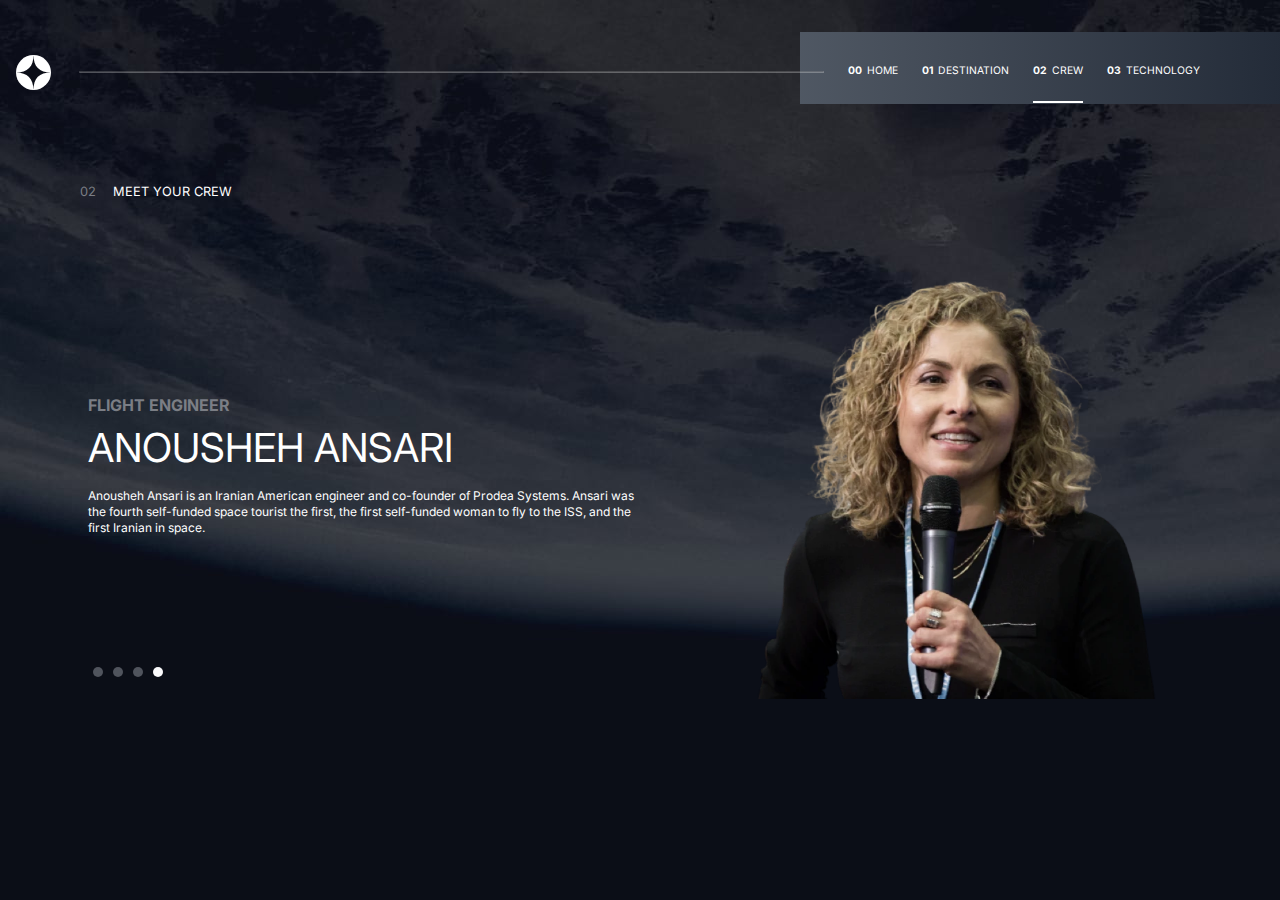
==== Crew/index.html @ 4d6946bd "updated mobile and tablet view" ====
<!DOCTYPE html>
<html lang="en">
  <head>
    <meta charset="UTF-8" />
    <meta http-equiv="X-UA-Compatible" content="IE=edge" />
    <meta name="viewport" content="width=device-width, initial-scale=1.0" />
    <title>Crew</title>
    <link rel="stylesheet" href="/Crew/css/styling.css" />
    <link rel="preconnect" href="https://fonts.googleapis.com" />
    <link rel="preconnect" href="https://fonts.gstatic.com" crossorigin />
    <link
      href="https://fonts.googleapis.com/css2?family=Inter:wght@100;200;300;400;500;600;700&display=swap"
      rel="stylesheet"
    />
  </head>
  <body>
    <!-- Header -->
    <header>
      <img src="/Images/logo.svg" class="logo" width="35px" height="35px" class="logo" />
     <section class="links-wrapper">
       <hr>
      <nav class="menuToggle">
        <img
          src="/Images/icon-hamburger.svg"
          width="30px"
          height="30px"
          class="hamburger"
        />
        <img
          src="/Images/icon-close.svg"
          width="30px"
          height="30px"
          class="icon-close"
        />
        
        <ul>
          <li><a href=""><span class="sn">00</span> HOME</a></li>
          <li><a href=""><span class="sn">01</span> DESTINATION</a></li>
          <li><a href="" class="crew-link"><span class="sn">02</span> CREW</a></li>
          <li><a href=""><span class="sn">03</span> TECHNOLOGY</a></li>
        </ul>
      </nav>
      </section>
    </header>
    <section class="header-text">
      <span class="alt-text-1">02</span
      ><span class="alt-text-2">MEET YOUR CREW</span>
    </section>
    <!-- End of Header -->

    <!-- Main Content -->
    <main>
      <figure>
        <img src="/Images/image-anousheh-ansari.png" class="crew-image-1" />
        <section class="slider">
          <input type="button" class="slider-toggle toggle-1" /><input
            type="button"
            class="slider-toggle toggle-2"
          /><input type="button" class="slider-toggle toggle-3" /><input
            class="slider-toggle toggle-4"
            type="button"
          />
        </section>
      </figure>
      <article>
        <h4 class="crew-title">FLIGHT ENGINEER</h4>
        <h3 class="crew-name">ANOUSHEH ANSARI</h3>
        <p class="crew-text">
          Anousheh Ansari is an Iranian American engineer and co-founder of
          Prodea Systems. Ansari was the fourth self-funded space tourist the
          first, the first self-funded woman to fly to the ISS, and the first
          Iranian in space.
        </p>
      </article>
    </main>
    <!-- ENd of Main Content -->

    <script>
      let hamburger = document.querySelector(".hamburger");
      let iconClose = document.querySelector(".icon-close");

      let menuToggle = document.querySelector(".menuToggle");

      menuToggle.addEventListener("click", function () {
        menuToggle.classList.toggle("active");
      });

      document.body.onclick = function (e) {
        if (e.target != hamburger && e.target != iconClose) {
          menuToggle.classList.remove("active");
        }
      };

      let images = [
        "/Images/image-douglas-hurley.png",
        "/Images/image-mark-shuttleworth.png",
        "/Images/image-victor-glover.png",
        "/Images/image-anousheh-ansari.png",
      ];

      let toggleButtons = document.querySelectorAll(".slider-toggle");

      let crewImage = document.querySelector(".crew-image-1");
      let crewText = document.querySelector(".crew-text");
      let crewTitle = document.querySelector(".crew-title");
      let crewName = document.querySelector(".crew-name");

      toggleButtons.forEach((item) => {
        item.addEventListener("click", function (e) {
          if (e.target.className.endsWith("toggle-1")) {
            crewImage.src = images[0];
            crewImage.style.width = "50%";
            crewImage.style.height = "50%";

            // crewText.style.fontSize = ".84rem";
            crewText.innerHTML =
              "Meet your crew Commander Douglas Hurley Douglas Gerald Hurley is an American engineer, former Marine Corps pilot and former NASA astronaut. He launched into space for the third time as commander of Crew Dragon Demo-2";
            crewTitle.textContent = "COMMANDER";
            crewName.textContent = "DOUGLAS HURLEY GERALD";
            item.style.backgroundColor = "#fff";
            toggleButtons[3].style.backgroundColor = "#50545d";

            toggleButtons[1].style.backgroundColor = "#50545d";

            toggleButtons[2].style.backgroundColor = "#50545d";
          }

          if (e.target.className.endsWith("toggle-2")) {
            crewImage.src = images[1];
            crewImage.style.width = "46%";
            crewImage.style.height = "46%";

            crewText.innerHTML =
              "Meet your crew Mission Specialist Mark Shuttleworth Mark Richard Shuttleworth is the founder and CEO of Canonical, the company behind the Linux-based Ubuntu operating system. Shuttleworth became the first South African to travel to space as a space tourist.";
            crewTitle.textContent = "MISSION SPECIALIST";
            crewName.textContent = "MARK SHUTTLEWORTH";
            item.style.backgroundColor = "#fff";
            toggleButtons[3].style.backgroundColor = "#50545d";

            toggleButtons[2].style.backgroundColor = "#50545d";

            toggleButtons[0].style.backgroundColor = "#50545d";
          }
          if (e.target.className.endsWith("toggle-3")) {
            crewImage.src = images[2];
            crewImage.style.width = "58%";
            crewImage.style.height = "58%";

            crewText.innerHTML =
              "Meet your crew Pilot Victor Glover Pilot on the first operational flight of the SpaceX Crew Dragon to the International Space Station. Glover is a commander in the U.S. Navy where he pilots an F/A-18. He was a crew member of Expedition 64, and served as a station systems flight engineer.";
            crewTitle.textContent = "CREW PILOT";
            crewName.textContent = "VICTOR GLOVER";
            item.style.backgroundColor = "#fff";

            toggleButtons[3].style.backgroundColor = "#50545d";

            toggleButtons[1].style.backgroundColor = "#50545d";

            toggleButtons[0].style.backgroundColor = "#50545d";
          }
          if (e.target.className.endsWith("toggle-4")) {
            crewImage.src = images[3];
            crewImage.style.width = "65%";
            crewImage.style.height = "65%";

            crewText.innerHTML =
              "Anousheh Ansari is an Iranian American engineer and co-founder of Prodea Systems. Ansari was the fourth self-funded space tourist the first, the first self-funded woman to fly to the ISS, and the first Iranian in space.";
            crewTitle.textContent = "FLIGHT ENGINEER";
            crewName.textContent = "ANOUSHEH ANSARI";
            item.style.backgroundColor = "#fff";
            toggleButtons[2].style.backgroundColor = "#50545d";

            toggleButtons[1].style.backgroundColor = "#50545d";

            toggleButtons[0].style.backgroundColor = "#50545d";
          }
        });
      });

// console.log(crewImage)
      let newImages = ["/Images/image-anousheh-ansari.webp","/Images/image-douglas-hurley.webp","/Images/image-mark-shuttleworth.webp","/Images/image-victor-glover.webp"]

function imgEdit(mediaX){ 
  if(mediaX.matches){ 
    crewImage.src = newImages[0]
    toggleButtons.forEach((item) => {
        item.addEventListener("click", function (e) {
          if (e.target.className.endsWith("toggle-1")) {
            crewImage.src = newImages[1];
            crewImage.style.width = "50%";
            crewImage.style.height = "50%";

            // crewText.style.fontSize = ".84rem";
            crewText.innerHTML =
              "Meet your crew Commander Douglas Hurley Douglas Gerald Hurley is an American engineer, former Marine Corps pilot and former NASA astronaut. He launched into space for the third time as commander of Crew Dragon Demo-2";
            crewTitle.textContent = "COMMANDER";
            crewName.textContent = "DOUGLAS HURLEY GERALD";
            item.style.backgroundColor = "#fff";
            toggleButtons[3].style.backgroundColor = "#50545d";

            toggleButtons[1].style.backgroundColor = "#50545d";

            toggleButtons[2].style.backgroundColor = "#50545d";
          }

          if (e.target.className.endsWith("toggle-2")) {
            crewImage.src = newImages[2];
            crewImage.style.width = "46%";
            crewImage.style.height = "46%";

            crewText.innerHTML =
              "Meet your crew Mission Specialist Mark Shuttleworth Mark Richard Shuttleworth is the founder and CEO of Canonical, the company behind the Linux-based Ubuntu operating system. Shuttleworth became the first South African to travel to space as a space tourist.";
            crewTitle.textContent = "MISSION SPECIALIST";
            crewName.textContent = "MARK SHUTTLEWORTH";
            item.style.backgroundColor = "#fff";
            toggleButtons[3].style.backgroundColor = "#50545d";

            toggleButtons[2].style.backgroundColor = "#50545d";

            toggleButtons[0].style.backgroundColor = "#50545d";
          }
          if (e.target.className.endsWith("toggle-3")) {
            crewImage.src = newImages[3];
            crewImage.style.width = "58%";
            crewImage.style.height = "58%";

            crewText.innerHTML =
              "Meet your crew Pilot Victor Glover Pilot on the first operational flight of the SpaceX Crew Dragon to the International Space Station. Glover is a commander in the U.S. Navy where he pilots an F/A-18. He was a crew member of Expedition 64, and served as a station systems flight engineer.";
            crewTitle.textContent = "CREW PILOT";
            crewName.textContent = "VICTOR GLOVER";
            item.style.backgroundColor = "#fff";

            toggleButtons[3].style.backgroundColor = "#50545d";

            toggleButtons[1].style.backgroundColor = "#50545d";

            toggleButtons[0].style.backgroundColor = "#50545d";
          }
          if (e.target.className.endsWith("toggle-4")) {
            crewImage.src = newImages[0];
            crewImage.style.width = "65%";
            crewImage.style.height = "65%";

            crewText.innerHTML =
              "Anousheh Ansari is an Iranian American engineer and co-founder of Prodea Systems. Ansari was the fourth self-funded space tourist the first, the first self-funded woman to fly to the ISS, and the first Iranian in space.";
            crewTitle.textContent = "FLIGHT ENGINEER";
            crewName.textContent = "ANOUSHEH ANSARI";
            item.style.backgroundColor = "#fff";
            toggleButtons[2].style.backgroundColor = "#50545d";

            toggleButtons[1].style.backgroundColor = "#50545d";

            toggleButtons[0].style.backgroundColor = "#50545d";
          }
        });
      });

  }
  

  }


      let mediaX = window.matchMedia("(min-width:767px)")
      
      imgEdit(mediaX)
      
      // mediaX.addEventListener(mediaX)
   
   </script>
  </body>
</html>
---- Crew/css/styling.css ----
*{ 
    margin:0;
    padding:0;
    box-sizing:border-box;
    color: #fff;
    font-family: 'Inter',sans-serif;
}
body{ 
    margin: auto;
    padding:1rem;
    height:100vh;
    background:url('/Images/background-crew-mobile.jpg') no-repeat;
    background-size: cover;
    overflow: hidden;
}
header{ 
    display:flex;
    justify-content: space-between;
    margin-bottom: 2rem;
}
hr{ 
    display: none;
}
.sn{ 
    display: none;
}
.menuToggle{ 
    width: 2.1875rem;
    height:2.1875rem;
}
.menuToggle ul { 
    display: none;
}
.menuToggle{ 
    position: relative;
    display: flex;
    justify-content: center;
    align-items: center;
}
.icon-close{ 
    position: absolute;
    display: none;
}
h5{ 
    font-size:.9rem;
    
}
.header-text{ 
    display: flex;
    justify-content: space-around;
    width:14rem;
    font-size: .8rem;
    margin-bottom: 2.5rem;
    padding-left: 3.5rem;

}
main{ 
    width: 100%;
    margin-top:4rem;
    display: flex;
    flex-direction: column;
    justify-content: center;
    align-items: center;
}
figure{ 
    display: flex;
    flex-direction: column;
    justify-content: center;
    align-items: center;
    width: 100%;
}
.crew-image-1{ 
    width:65%;
    height:65%;
    margin-bottom: 1.5rem;
}
.slider{ 
    width: 5rem;
    display: flex;
    justify-content: space-between;
    margin-bottom: 2rem;
}
.slider-toggle{ 
    width:10px;
    height: 10px;
    border-radius: 50%;
    border: none;
    background-color: #50545d;
    color: #50545d;

}
.slider-toggle:hover{ 
    cursor: pointer;
}
.toggle-4{ 
    background-color: #fafafc;
}
article h4{ 
    color: #7b7e85;
    text-align: center;
    margin-bottom: 1rem;
}
article h3{ 
    text-align: center;
    margin-bottom:1rem;
    font-size: 1.5rem;
    font-weight: 400;
}
article p { 
    text-align: center;
    font-size: .85rem;
    line-height: 16px;
    /* letter-spacing: 2px; */
    /* /* color: #7f8190; */
} 
.menuToggle.active .hamburger{ 
    display: none;
}
.menuToggle.active .icon-close{ 
    display: block;
    z-index: 1;
    /* margin-right: 1rem; */
}
.menuToggle.active ul{ 
    display: flex;
    flex-direction: column;
    justify-content: center;
    align-items: center;
    position: fixed;
    top:0;
    left: 0;
    background: linear-gradient( to right, hsla(215, 11%, 35%, 1), hsla(217, 23%, 18%, 1) );
    width: 100%;
    height: 50%;
    border-bottom-left-radius:5px;
    border-bottom-right-radius: 5px;
}
.menuToggle.active ul li { 
    display: inline-block;
    /* width: 100%; */

    margin-top:2rem;
    font-size: 1rem;
}
.menuToggle.active ul li a{ 
    font-size: 1.3rem;
    text-decoration: none;
}



/* Media Queries */

@media screen and (min-width:575px) {
    body{ 
        background: url('/Images/background-crew-tablet.jpg') no-repeat;
        background-size: cover;
    }
    .hamburger,.icon-close{ 
        display: none;
    }
    .menuToggle{ 
        margin-right:-1rem;
        width: 30rem;
        height: 4.5rem;
       background: linear-gradient( to right, hsla(215, 11%, 35%, 1), hsla(217, 23%, 18%, 1) );
       justify-content: unset;
    }
   .menuToggle ul{

        display: flex;
        margin-left: 1.5rem;
        /* width: 50%; */
        justify-content: space-around;
    }
    .menuToggle ul li{ 
        list-style-type: none;
         margin-left: 1.5rem;
    }
    .menuToggle ul li a{ 
        font-size: .65rem;
        text-decoration: none;
        width: 4rem;
        padding-bottom: 1.5rem;
        /* border: solid 2px green; */
        outline: none;
        transition: border .2s;
       word-spacing: 2px;
    }
    .menuToggle ul li a:hover{ 
        border-bottom: solid 2px #fff;
    }
    .crew-link{ 
        border-bottom: solid 2px #fff;
    }
    main,figure{ 
        flex-direction: column-reverse;
    }
        header{ 
            margin-top:-1rem;
            margin-bottom: 3.5rem;
            /* padding:1rem; */
            height: 4rem;
        }
        .logo{
             align-self: center;
             
        }
        .sn{ 
            display: inline;
            font-weight: bold;
        }
        .header-text {
            margin-bottom:1.5rem;
        }
        .alt-text-1{ 
            color:#7b7e85;
        }
        main{ 
            margin-top: 3rem;
        }
        article h4{ 
            margin-bottom: .5rem;
        }
        article h3 { 
            color: #fff;
        }
        article p{ 
            padding: .5rem 3rem;
            height: 4rem;
            font-size: .75rem;
            letter-spacing: normal;
        }
        .crew-image-1{ 
            /* height: 55%;
            width: 55%; */
         margin-bottom: 0;
        }
        article{ 
            margin-bottom: 1.5rem;
        }
        figure{
            width: 90%;
            margin-top:.5rem;
        }
}
@media screen and (min-width:634px) {

    
}
@media screen and (min-width:767px) {
        body{ 
            background: url('/Images/background-crew-desktop.jpg');
            background-size: cover;
            position: relative;
            margin: auto;
            max-width: 1500px;
        }
        hr{ 
            display: block;
            flex-grow: 1;
            height: .1vh;
            opacity: .3;
            align-self: center;
            margin-left: 1.75rem;
            margin-right: -1.5rem;
            z-index: 999;
            background-color: grey;
        }
        .links-wrapper{ 
            display: flex;
            flex-grow: 1;
        }
        
        header{ 
            height: 7rem;
            padding: 1rem 0;
            margin-top: 0;
        }
        main,figure{ 
            flex-direction: row-reverse;
        }
        main{ 
            position: relative;
            height: 55%;
        }
        figure{ 
            width: 100%;
        }
        .slider{ 
            position: absolute;
            left: 0;
            top: 88%;
            margin-left: 4.5rem;
            justify-content: space-around;

        }
        article h3{ 
            font-size: 2.5rem;
        }
        article h3,
        article h4{ 
            text-align: left;
            margin-left: 4.5rem;
        }
        article p {
            text-align: left;
            padding: 0;
            margin-left: 4.5rem;
        }
        /* .crew-image-1{ 
            width: 100%;
            height: 100%;
        } */
    
}
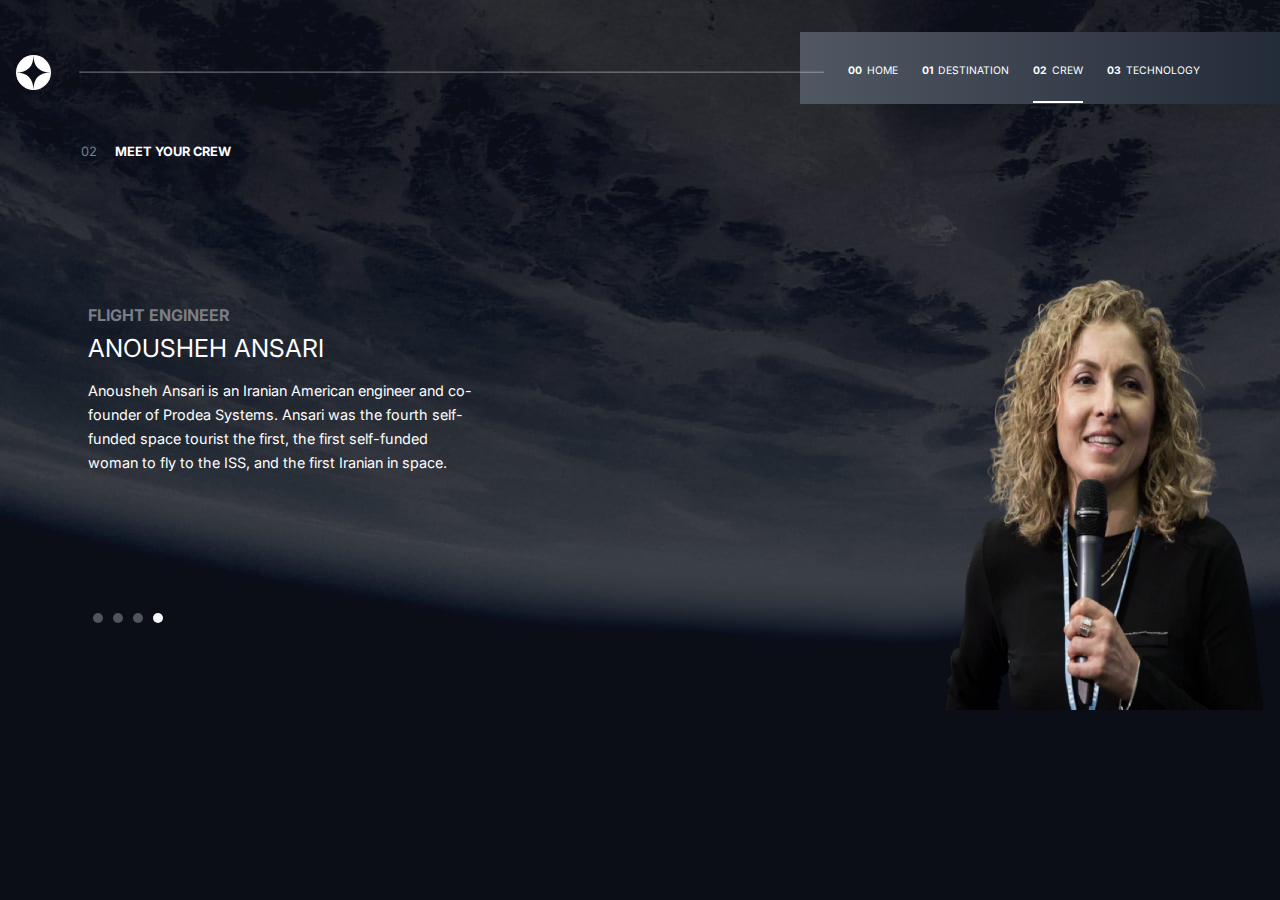
==== commit 45afd5e3: "updated desktop view for Crew page" ====
--- a/Crew/index.html
+++ b/Crew/index.html
@@ -16,26 +16,28 @@
   <body>
     <!-- Header -->
     <header>
-      <img src="/Images/logo.svg" class="logo" width="35px" height="35px" class="logo" />
+      <img src="/Images/logo.svg" alt="star-like logo" class="logo" width="35px" height="35px" class="logo" />
      <section class="links-wrapper">
        <hr>
       <nav class="menuToggle">
         <img
           src="/Images/icon-hamburger.svg"
           width="30px"
+          alt="open hamburger"
           height="30px"
           class="hamburger"
         />
         <img
           src="/Images/icon-close.svg"
+          alt="close hamburger"
           width="30px"
           height="30px"
           class="icon-close"
         />
         
         <ul>
-          <li><a href=""><span class="sn">00</span> HOME</a></li>
-          <li><a href=""><span class="sn">01</span> DESTINATION</a></li>
+          <li><a href="/index.html"><span class="sn">00</span> HOME</a></li>
+          <li><a href="/Inner destination/index.html"><span class="sn">01</span> DESTINATION</a></li>
           <li><a href="" class="crew-link"><span class="sn">02</span> CREW</a></li>
           <li><a href=""><span class="sn">03</span> TECHNOLOGY</a></li>
         </ul>
@@ -112,7 +114,6 @@
             crewImage.style.width = "50%";
             crewImage.style.height = "50%";
 
-            // crewText.style.fontSize = ".84rem";
             crewText.innerHTML =
               "Meet your crew Commander Douglas Hurley Douglas Gerald Hurley is an American engineer, former Marine Corps pilot and former NASA astronaut. He launched into space for the third time as commander of Crew Dragon Demo-2";
             crewTitle.textContent = "COMMANDER";
@@ -162,7 +163,7 @@
             crewImage.src = images[3];
             crewImage.style.width = "65%";
             crewImage.style.height = "65%";
-
+             
             crewText.innerHTML =
               "Anousheh Ansari is an Iranian American engineer and co-founder of Prodea Systems. Ansari was the fourth self-funded space tourist the first, the first self-funded woman to fly to the ISS, and the first Iranian in space.";
             crewTitle.textContent = "FLIGHT ENGINEER";
@@ -181,20 +182,25 @@
       let newImages = ["/Images/image-anousheh-ansari.webp","/Images/image-douglas-hurley.webp","/Images/image-mark-shuttleworth.webp","/Images/image-victor-glover.webp"]
 
 function imgEdit(mediaX){ 
+
   if(mediaX.matches){ 
+
     crewImage.src = newImages[0]
+    
     toggleButtons.forEach((item) => {
-        item.addEventListener("click", function (e) {
+    
+      item.addEventListener("click", function (e) {
           if (e.target.className.endsWith("toggle-1")) {
             crewImage.src = newImages[1];
-            crewImage.style.width = "50%";
-            crewImage.style.height = "50%";
-
-            // crewText.style.fontSize = ".84rem";
+            crewImage.style.width = "20rem";
+            crewImage.style.height = "27rem";
+
+            
             crewText.innerHTML =
               "Meet your crew Commander Douglas Hurley Douglas Gerald Hurley is an American engineer, former Marine Corps pilot and former NASA astronaut. He launched into space for the third time as commander of Crew Dragon Demo-2";
             crewTitle.textContent = "COMMANDER";
             crewName.textContent = "DOUGLAS HURLEY GERALD";
+            // crewName.style.fontSize = "1.5rem"
             item.style.backgroundColor = "#fff";
             toggleButtons[3].style.backgroundColor = "#50545d";
 
@@ -205,8 +211,8 @@
 
           if (e.target.className.endsWith("toggle-2")) {
             crewImage.src = newImages[2];
-            crewImage.style.width = "46%";
-            crewImage.style.height = "46%";
+            crewImage.style.width = "20rem";
+            crewImage.style.height = "27rem";
 
             crewText.innerHTML =
               "Meet your crew Mission Specialist Mark Shuttleworth Mark Richard Shuttleworth is the founder and CEO of Canonical, the company behind the Linux-based Ubuntu operating system. Shuttleworth became the first South African to travel to space as a space tourist.";
@@ -221,8 +227,8 @@
           }
           if (e.target.className.endsWith("toggle-3")) {
             crewImage.src = newImages[3];
-            crewImage.style.width = "58%";
-            crewImage.style.height = "58%";
+            crewImage.style.width = "20rem";
+            crewImage.style.height = "27rem";
 
             crewText.innerHTML =
               "Meet your crew Pilot Victor Glover Pilot on the first operational flight of the SpaceX Crew Dragon to the International Space Station. Glover is a commander in the U.S. Navy where he pilots an F/A-18. He was a crew member of Expedition 64, and served as a station systems flight engineer.";
@@ -238,8 +244,8 @@
           }
           if (e.target.className.endsWith("toggle-4")) {
             crewImage.src = newImages[0];
-            crewImage.style.width = "65%";
-            crewImage.style.height = "65%";
+            crewImage.style.width = "20rem";
+            crewImage.style.height = "27rem";
 
             crewText.innerHTML =
               "Anousheh Ansari is an Iranian American engineer and co-founder of Prodea Systems. Ansari was the fourth self-funded space tourist the first, the first self-funded woman to fly to the ISS, and the first Iranian in space.";
--- a/Crew/css/styling.css
+++ b/Crew/css/styling.css
@@ -109,9 +109,7 @@
 article p { 
     text-align: center;
     font-size: .85rem;
-    line-height: 16px;
-    /* letter-spacing: 2px; */
-    /* /* color: #7f8190; */
+    line-height: 18px;
 } 
 .menuToggle.active .hamburger{ 
     display: none;
@@ -137,15 +135,19 @@
 }
 .menuToggle.active ul li { 
     display: inline-block;
-    /* width: 100%; */
-
-    margin-top:2rem;
+   margin-top:2rem;
     font-size: 1rem;
 }
 .menuToggle.active ul li a{ 
     font-size: 1.3rem;
     text-decoration: none;
 }
+.alt-text-2
+{
+    font-weight:bold;
+
+}
+
 
 
 
@@ -283,20 +285,25 @@
         main{ 
             position: relative;
             height: 55%;
+            justify-content: space-between;
         }
         figure{ 
             width: 100%;
+            justify-content: unset;
         }
         .slider{ 
             position: absolute;
             left: 0;
-            top: 88%;
+            top: 85%;
             margin-left: 4.5rem;
             justify-content: space-around;
 
         }
+        article{ 
+            margin-bottom: 15rem;
+        }
         article h3{ 
-            font-size: 2.5rem;
+            font-size: 1.55rem;
         }
         article h3,
         article h4{ 
@@ -306,11 +313,27 @@
         article p {
             text-align: left;
             padding: 0;
+            height: 0;
             margin-left: 4.5rem;
-        }
-        /* .crew-image-1{ 
-            width: 100%;
-            height: 100%;
-        } */
+            width: 21rem;
+            line-height: 24px;
+            font-size: .9rem;
+        }
+        .crew-image-1{ 
+            margin-top: 5.5rem;
+            width: 20rem;
+            height: 27rem;
+        }
+        header{ 
+            margin-bottom: 1rem;
+        }
     
 }
+@media screen and (min-width:990px){ 
+  article{ 
+      margin-bottom: 13rem;
+  }
+    article p { 
+        width: 24rem;
+    }
+}
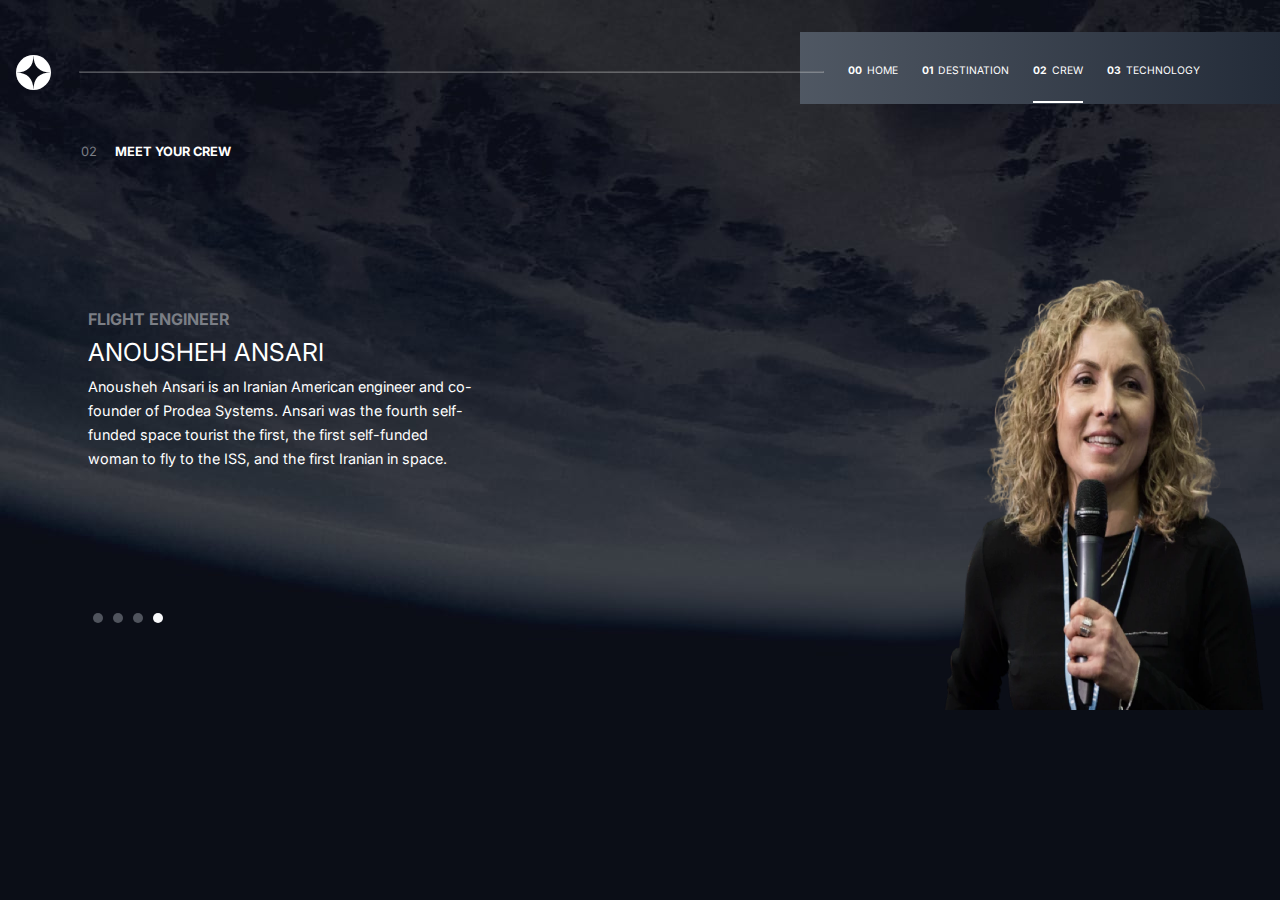
==== commit d5ce7041: "updated image slider and fonts" ====
--- a/Crew/index.html
+++ b/Crew/index.html
@@ -16,32 +16,51 @@
   <body>
     <!-- Header -->
     <header>
-      <img src="/Images/logo.svg" alt="star-like logo" class="logo" width="35px" height="35px" class="logo" />
-     <section class="links-wrapper">
-       <hr>
-      <nav class="menuToggle">
-        <img
-          src="/Images/icon-hamburger.svg"
-          width="30px"
-          alt="open hamburger"
-          height="30px"
-          class="hamburger"
-        />
-        <img
-          src="/Images/icon-close.svg"
-          alt="close hamburger"
-          width="30px"
-          height="30px"
-          class="icon-close"
-        />
-        
-        <ul>
-          <li><a href="/index.html"><span class="sn">00</span> HOME</a></li>
-          <li><a href="/Inner destination/index.html"><span class="sn">01</span> DESTINATION</a></li>
-          <li><a href="" class="crew-link"><span class="sn">02</span> CREW</a></li>
-          <li><a href=""><span class="sn">03</span> TECHNOLOGY</a></li>
-        </ul>
-      </nav>
+      <img
+        src="/Images/logo.svg"
+        alt="star-like logo"
+        class="logo"
+        width="35px"
+        height="35px"
+        class="logo"
+      />
+      <section class="links-wrapper">
+        <hr />
+        <nav class="menuToggle">
+          <img
+            src="/Images/icon-hamburger.svg"
+            width="30px"
+            alt="open hamburger"
+            height="30px"
+            class="hamburger"
+          />
+          <img
+            src="/Images/icon-close.svg"
+            alt="close hamburger"
+            width="30px"
+            height="30px"
+            class="icon-close"
+          />
+
+          <ul>
+            <li>
+              <a href="/index.html"><span class="sn">00</span> HOME</a>
+            </li>
+            <li>
+              <a href="/Inner destination/index.html"
+                ><span class="sn">01</span> DESTINATION</a
+              >
+            </li>
+            <li>
+              <a href="" class="crew-link"><span class="sn">02</span> CREW</a>
+            </li>
+            <li>
+              <a href="/Technology/index.html"
+                ><span class="sn">03</span> TECHNOLOGY</a
+              >
+            </li>
+          </ul>
+        </nav>
       </section>
     </header>
     <section class="header-text">
@@ -55,13 +74,10 @@
       <figure>
         <img src="/Images/image-anousheh-ansari.png" class="crew-image-1" />
         <section class="slider">
-          <input type="button" class="slider-toggle toggle-1" /><input
-            type="button"
-            class="slider-toggle toggle-2"
-          /><input type="button" class="slider-toggle toggle-3" /><input
-            class="slider-toggle toggle-4"
-            type="button"
-          />
+          <button class="slider-toggle toggle-1"></button
+          ><button class="slider-toggle toggle-2"></button>
+          <button class="slider-toggle toggle-3"></button
+          ><button class="slider-toggle toggle-4"></button>
         </section>
       </figure>
       <article>
@@ -111,8 +127,8 @@
         item.addEventListener("click", function (e) {
           if (e.target.className.endsWith("toggle-1")) {
             crewImage.src = images[0];
-            crewImage.style.width = "50%";
-            crewImage.style.height = "50%";
+            crewImage.style.width = "14rem";
+            crewImage.style.height = "18rem";
 
             crewText.innerHTML =
               "Meet your crew Commander Douglas Hurley Douglas Gerald Hurley is an American engineer, former Marine Corps pilot and former NASA astronaut. He launched into space for the third time as commander of Crew Dragon Demo-2";
@@ -128,8 +144,8 @@
 
           if (e.target.className.endsWith("toggle-2")) {
             crewImage.src = images[1];
-            crewImage.style.width = "46%";
-            crewImage.style.height = "46%";
+            crewImage.style.width = "14rem";
+            crewImage.style.height = "18rem";
 
             crewText.innerHTML =
               "Meet your crew Mission Specialist Mark Shuttleworth Mark Richard Shuttleworth is the founder and CEO of Canonical, the company behind the Linux-based Ubuntu operating system. Shuttleworth became the first South African to travel to space as a space tourist.";
@@ -144,8 +160,8 @@
           }
           if (e.target.className.endsWith("toggle-3")) {
             crewImage.src = images[2];
-            crewImage.style.width = "58%";
-            crewImage.style.height = "58%";
+            crewImage.style.width = "14rem";
+            crewImage.style.height = "18rem";
 
             crewText.innerHTML =
               "Meet your crew Pilot Victor Glover Pilot on the first operational flight of the SpaceX Crew Dragon to the International Space Station. Glover is a commander in the U.S. Navy where he pilots an F/A-18. He was a crew member of Expedition 64, and served as a station systems flight engineer.";
@@ -161,9 +177,9 @@
           }
           if (e.target.className.endsWith("toggle-4")) {
             crewImage.src = images[3];
-            crewImage.style.width = "65%";
-            crewImage.style.height = "65%";
-             
+            crewImage.style.width = "14rem";
+            crewImage.style.height = "18rem";
+
             crewText.innerHTML =
               "Anousheh Ansari is an Iranian American engineer and co-founder of Prodea Systems. Ansari was the fourth self-funded space tourist the first, the first self-funded woman to fly to the ISS, and the first Iranian in space.";
             crewTitle.textContent = "FLIGHT ENGINEER";
@@ -178,101 +194,95 @@
         });
       });
 
-// console.log(crewImage)
-      let newImages = ["/Images/image-anousheh-ansari.webp","/Images/image-douglas-hurley.webp","/Images/image-mark-shuttleworth.webp","/Images/image-victor-glover.webp"]
-
-function imgEdit(mediaX){ 
-
-  if(mediaX.matches){ 
-
-    crewImage.src = newImages[0]
-    
-    toggleButtons.forEach((item) => {
-    
-      item.addEventListener("click", function (e) {
-          if (e.target.className.endsWith("toggle-1")) {
-            crewImage.src = newImages[1];
-            crewImage.style.width = "20rem";
-            crewImage.style.height = "27rem";
-
-            
-            crewText.innerHTML =
-              "Meet your crew Commander Douglas Hurley Douglas Gerald Hurley is an American engineer, former Marine Corps pilot and former NASA astronaut. He launched into space for the third time as commander of Crew Dragon Demo-2";
-            crewTitle.textContent = "COMMANDER";
-            crewName.textContent = "DOUGLAS HURLEY GERALD";
-            // crewName.style.fontSize = "1.5rem"
-            item.style.backgroundColor = "#fff";
-            toggleButtons[3].style.backgroundColor = "#50545d";
-
-            toggleButtons[1].style.backgroundColor = "#50545d";
-
-            toggleButtons[2].style.backgroundColor = "#50545d";
-          }
-
-          if (e.target.className.endsWith("toggle-2")) {
-            crewImage.src = newImages[2];
-            crewImage.style.width = "20rem";
-            crewImage.style.height = "27rem";
-
-            crewText.innerHTML =
-              "Meet your crew Mission Specialist Mark Shuttleworth Mark Richard Shuttleworth is the founder and CEO of Canonical, the company behind the Linux-based Ubuntu operating system. Shuttleworth became the first South African to travel to space as a space tourist.";
-            crewTitle.textContent = "MISSION SPECIALIST";
-            crewName.textContent = "MARK SHUTTLEWORTH";
-            item.style.backgroundColor = "#fff";
-            toggleButtons[3].style.backgroundColor = "#50545d";
-
-            toggleButtons[2].style.backgroundColor = "#50545d";
-
-            toggleButtons[0].style.backgroundColor = "#50545d";
-          }
-          if (e.target.className.endsWith("toggle-3")) {
-            crewImage.src = newImages[3];
-            crewImage.style.width = "20rem";
-            crewImage.style.height = "27rem";
-
-            crewText.innerHTML =
-              "Meet your crew Pilot Victor Glover Pilot on the first operational flight of the SpaceX Crew Dragon to the International Space Station. Glover is a commander in the U.S. Navy where he pilots an F/A-18. He was a crew member of Expedition 64, and served as a station systems flight engineer.";
-            crewTitle.textContent = "CREW PILOT";
-            crewName.textContent = "VICTOR GLOVER";
-            item.style.backgroundColor = "#fff";
-
-            toggleButtons[3].style.backgroundColor = "#50545d";
-
-            toggleButtons[1].style.backgroundColor = "#50545d";
-
-            toggleButtons[0].style.backgroundColor = "#50545d";
-          }
-          if (e.target.className.endsWith("toggle-4")) {
-            crewImage.src = newImages[0];
-            crewImage.style.width = "20rem";
-            crewImage.style.height = "27rem";
-
-            crewText.innerHTML =
-              "Anousheh Ansari is an Iranian American engineer and co-founder of Prodea Systems. Ansari was the fourth self-funded space tourist the first, the first self-funded woman to fly to the ISS, and the first Iranian in space.";
-            crewTitle.textContent = "FLIGHT ENGINEER";
-            crewName.textContent = "ANOUSHEH ANSARI";
-            item.style.backgroundColor = "#fff";
-            toggleButtons[2].style.backgroundColor = "#50545d";
-
-            toggleButtons[1].style.backgroundColor = "#50545d";
-
-            toggleButtons[0].style.backgroundColor = "#50545d";
-          }
-        });
-      });
-
-  }
+      let newImages = [
+        "/Images/image-anousheh-ansari.webp",
+        "/Images/image-douglas-hurley.webp",
+        "/Images/image-mark-shuttleworth.webp",
+        "/Images/image-victor-glover.webp",
+      ];
+
+      function imgEdit(mediaX) {
+        if (mediaX.matches) {
+          crewImage.src = newImages[0];
+
+          toggleButtons.forEach((item) => {
+            item.addEventListener("click", function (e) {
+              if (e.target.className.endsWith("toggle-1")) {
+                crewImage.src = newImages[1];
+                crewImage.style.width = "20rem";
+                crewImage.style.height = "27rem";
+
+                crewText.innerHTML =
+                  "Meet your crew Commander Douglas Hurley Douglas Gerald Hurley is an American engineer, former Marine Corps pilot and former NASA astronaut. He launched into space for the third time as commander of Crew Dragon Demo-2";
+                crewTitle.textContent = "COMMANDER";
+                crewName.textContent = "DOUGLAS HURLEY GERALD";
+                item.style.backgroundColor = "#fff";
+                toggleButtons[3].style.backgroundColor = "#50545d";
+
+                toggleButtons[1].style.backgroundColor = "#50545d";
+
+                toggleButtons[2].style.backgroundColor = "#50545d";
+              }
+
+              if (e.target.className.endsWith("toggle-2")) {
+                crewImage.src = newImages[2];
+                crewImage.style.width = "20rem";
+                crewImage.style.height = "27rem";
+
+                crewText.innerHTML =
+                  "Meet your crew Mission Specialist Mark Shuttleworth Mark Richard Shuttleworth is the founder and CEO of Canonical, the company behind the Linux-based Ubuntu operating system. Shuttleworth became the first South African to travel to space as a space tourist.";
+                crewTitle.textContent = "MISSION SPECIALIST";
+                crewName.textContent = "MARK SHUTTLEWORTH";
+                item.style.backgroundColor = "#fff";
+                toggleButtons[3].style.backgroundColor = "#50545d";
+
+                toggleButtons[2].style.backgroundColor = "#50545d";
+
+                toggleButtons[0].style.backgroundColor = "#50545d";
+              }
+              if (e.target.className.endsWith("toggle-3")) {
+                crewImage.src = newImages[3];
+                crewImage.style.width = "20rem";
+                crewImage.style.height = "27rem";
+
+                crewText.innerHTML =
+                  "Meet your crew Pilot Victor Glover Pilot on the first operational flight of the SpaceX Crew Dragon to the International Space Station. Glover is a commander in the U.S. Navy where he pilots an F/A-18. He was a crew member of Expedition 64, and served as a station systems flight engineer.";
+                crewTitle.textContent = "CREW PILOT";
+                crewName.textContent = "VICTOR GLOVER";
+                item.style.backgroundColor = "#fff";
+
+                toggleButtons[3].style.backgroundColor = "#50545d";
+
+                toggleButtons[1].style.backgroundColor = "#50545d";
+
+                toggleButtons[0].style.backgroundColor = "#50545d";
+              }
+              if (e.target.className.endsWith("toggle-4")) {
+                crewImage.src = newImages[0];
+                crewImage.style.width = "20rem";
+                crewImage.style.height = "27rem";
+
+                crewText.innerHTML =
+                  "Anousheh Ansari is an Iranian American engineer and co-founder of Prodea Systems. Ansari was the fourth self-funded space tourist the first, the first self-funded woman to fly to the ISS, and the first Iranian in space.";
+                crewTitle.textContent = "FLIGHT ENGINEER";
+                crewName.textContent = "ANOUSHEH ANSARI";
+                item.style.backgroundColor = "#fff";
+                toggleButtons[2].style.backgroundColor = "#50545d";
+
+                toggleButtons[1].style.backgroundColor = "#50545d";
+
+                toggleButtons[0].style.backgroundColor = "#50545d";
+              }
+            });
+          });
+        }
+      }
+
+      let mediaX = window.matchMedia("(min-width:767px)");
+
+      imgEdit(mediaX);
+
   
-
-  }
-
-
-      let mediaX = window.matchMedia("(min-width:767px)")
-      
-      imgEdit(mediaX)
-      
-      // mediaX.addEventListener(mediaX)
-   
-   </script>
+    </script>
   </body>
 </html>
--- a/Crew/css/styling.css
+++ b/Crew/css/styling.css
@@ -1,339 +1,331 @@
-*{ 
-    margin:0;
-    padding:0;
-    box-sizing:border-box;
-    color: #fff;
-    font-family: 'Inter',sans-serif;
-}
-body{ 
-    margin: auto;
-    padding:1rem;
-    height:100vh;
-    background:url('/Images/background-crew-mobile.jpg') no-repeat;
-    background-size: cover;
-    overflow: hidden;
-}
-header{ 
-    display:flex;
-    justify-content: space-between;
-    margin-bottom: 2rem;
-}
-hr{ 
-    display: none;
-}
-.sn{ 
-    display: none;
-}
-.menuToggle{ 
-    width: 2.1875rem;
-    height:2.1875rem;
-}
-.menuToggle ul { 
-    display: none;
-}
-.menuToggle{ 
-    position: relative;
-    display: flex;
-    justify-content: center;
-    align-items: center;
-}
-.icon-close{ 
-    position: absolute;
-    display: none;
-}
-h5{ 
-    font-size:.9rem;
-    
-}
-.header-text{ 
-    display: flex;
-    justify-content: space-around;
-    width:14rem;
-    font-size: .8rem;
-    margin-bottom: 2.5rem;
-    padding-left: 3.5rem;
-
-}
-main{ 
-    width: 100%;
-    margin-top:4rem;
-    display: flex;
-    flex-direction: column;
-    justify-content: center;
-    align-items: center;
-}
-figure{ 
-    display: flex;
-    flex-direction: column;
-    justify-content: center;
-    align-items: center;
-    width: 100%;
-}
-.crew-image-1{ 
-    width:65%;
-    height:65%;
-    margin-bottom: 1.5rem;
-}
-.slider{ 
-    width: 5rem;
-    display: flex;
-    justify-content: space-between;
-    margin-bottom: 2rem;
-}
-.slider-toggle{ 
-    width:10px;
-    height: 10px;
-    border-radius: 50%;
-    border: none;
-    background-color: #50545d;
-    color: #50545d;
-
-}
-.slider-toggle:hover{ 
-    cursor: pointer;
-}
-.toggle-4{ 
-    background-color: #fafafc;
-}
-article h4{ 
-    color: #7b7e85;
-    text-align: center;
-    margin-bottom: 1rem;
-}
-article h3{ 
-    text-align: center;
-    margin-bottom:1rem;
-    font-size: 1.5rem;
-    font-weight: 400;
-}
-article p { 
-    text-align: center;
-    font-size: .85rem;
-    line-height: 18px;
-} 
-.menuToggle.active .hamburger{ 
-    display: none;
-}
-.menuToggle.active .icon-close{ 
-    display: block;
-    z-index: 1;
-    /* margin-right: 1rem; */
-}
-.menuToggle.active ul{ 
-    display: flex;
-    flex-direction: column;
-    justify-content: center;
-    align-items: center;
-    position: fixed;
-    top:0;
-    left: 0;
-    background: linear-gradient( to right, hsla(215, 11%, 35%, 1), hsla(217, 23%, 18%, 1) );
-    width: 100%;
-    height: 50%;
-    border-bottom-left-radius:5px;
-    border-bottom-right-radius: 5px;
-}
-.menuToggle.active ul li { 
-    display: inline-block;
-   margin-top:2rem;
-    font-size: 1rem;
-}
-.menuToggle.active ul li a{ 
-    font-size: 1.3rem;
-    text-decoration: none;
-}
-.alt-text-2
-{
-    font-weight:bold;
-
-}
-
-
-
+* {
+  margin: 0;
+  padding: 0;
+  box-sizing: border-box;
+  color: #fff;
+  font-family: "Inter", sans-serif;
+}
+body {
+  margin: auto;
+  padding: 1rem;
+  height: 100vh;
+  background: url("/Images/background-crew-mobile.jpg") no-repeat;
+  background-size: cover;
+  overflow: hidden;
+}
+header {
+  display: flex;
+  justify-content: space-between;
+  margin-bottom: 2rem;
+}
+hr {
+  display: none;
+}
+.sn {
+  display: none;
+}
+.menuToggle {
+  width: 2.1875rem;
+  height: 2.1875rem;
+  cursor: pointer;
+}
+.menuToggle ul {
+  display: none;
+}
+.menuToggle {
+  position: relative;
+  display: flex;
+  justify-content: center;
+  align-items: center;
+}
+.icon-close {
+  position: absolute;
+  display: none;
+}
+h5 {
+  font-size: 0.9rem;
+}
+.header-text {
+  display: flex;
+  justify-content: space-around;
+  width: 14rem;
+  font-size: 0.8rem;
+  margin-bottom: 2.5rem;
+  padding-left: 3.5rem;
+}
+main {
+  width: 100%;
+  display: flex;
+  flex-direction: column;
+  justify-content: center;
+  align-items: center;
+}
+figure {
+  display: flex;
+  flex-direction: column;
+  justify-content: center;
+  align-items: center;
+  width: 100%;
+}
+.crew-image-1 {
+  width: 14rem;
+  height: 18rem;
+  margin-bottom: 1.5rem;
+}
+.slider {
+  width: 5rem;
+  display: flex;
+  justify-content: space-between;
+  margin-bottom: 1rem;
+}
+.slider-toggle {
+  width: 10px;
+  height: 10px;
+  border-radius: 50%;
+  border: none;
+  background-color: #50545d;
+  color: #50545d;
+}
+.slider-toggle:hover {
+  cursor: pointer;
+}
+.toggle-4 {
+  background-color: #fafafc;
+}
+article h4 {
+  color: #7b7e85;
+  text-align: center;
+  margin-bottom: .5rem;
+}
+article h3 {
+  text-align: center;
+  margin-bottom: .5rem;
+  font-size: 1.5rem;
+  font-weight: 400;
+}
+article p {
+  text-align: center;
+  font-size: 0.85rem;
+  line-height: 19px;
+}
+.menuToggle.active .hamburger {
+  display: none;
+}
+.menuToggle.active .icon-close {
+  display: block;
+  z-index: 1;
+}
+.menuToggle.active ul {
+  display: flex;
+  flex-direction: column;
+  justify-content: center;
+  align-items: center;
+  position: fixed;
+  top: 0;
+  left: 0;
+  background: linear-gradient(
+    to right,
+    hsla(215, 11%, 35%, 1),
+    hsla(217, 23%, 18%, 1)
+  );
+  width: 100%;
+  height: 50%;
+  border-bottom-left-radius: 5px;
+  border-bottom-right-radius: 5px;
+}
+.menuToggle.active ul li {
+  display: inline-block;
+  margin-top: 2rem;
+  font-size: 1rem;
+}
+.menuToggle.active ul li a {
+  font-size: 1rem;
+  text-decoration: none;
+}
+.alt-text-2 {
+  font-weight: bold;
+}
 
 /* Media Queries */
 
-@media screen and (min-width:575px) {
-    body{ 
-        background: url('/Images/background-crew-tablet.jpg') no-repeat;
-        background-size: cover;
-    }
-    .hamburger,.icon-close{ 
-        display: none;
-    }
-    .menuToggle{ 
-        margin-right:-1rem;
-        width: 30rem;
-        height: 4.5rem;
-       background: linear-gradient( to right, hsla(215, 11%, 35%, 1), hsla(217, 23%, 18%, 1) );
-       justify-content: unset;
-    }
-   .menuToggle ul{
+@media screen and (min-width: 575px) {
+  body {
+    background: url("/Images/background-crew-tablet.jpg") no-repeat;
+    background-size: cover;
+  }
+  .hamburger,
+  .icon-close {
+    display: none;
+  }
+  .menuToggle {
+    margin-right: -1rem;
+    width: 30rem;
+    height: 4.5rem;
+    background: linear-gradient(
+      to right,
+      hsla(215, 11%, 35%, 1),
+      hsla(217, 23%, 18%, 1)
+    );
+    justify-content: unset;
+  }
+  .menuToggle ul {
+    display: flex;
+    margin-left: 1.5rem;
+    justify-content: space-around;
+  }
+  .menuToggle ul li {
+    list-style-type: none;
+    margin-left: 1.5rem;
+  }
+  .menuToggle ul li a {
+    font-size: 0.65rem;
+    text-decoration: none;
+    width: 4rem;
+    padding-bottom: 1.5rem;
+    /* border: solid 2px green; */
+    outline: none;
+    transition: border 0.2s;
+    word-spacing: 2px;
+  }
+  .menuToggle ul li a:hover {
+    border-bottom: solid 2px #fff;
+  }
+  .crew-link {
+    border-bottom: solid 2px #fff;
+  }
+  main,
+  figure {
+    flex-direction: column-reverse;
+  }
+  header {
+    margin-top: -1rem;
+    margin-bottom: 3.5rem;
+    height: 4rem;
+  }
+  .logo {
+    align-self: center;
+  }
+  .sn {
+    display: inline;
+    font-weight: bold;
+  }
+  .header-text {
+    margin-bottom: 1.5rem;
+  }
+  .alt-text-1 {
+    color: #7b7e85;
+  }
+  main {
+    margin-top: 3rem;
+  }
+  article h4 {
+    margin-bottom: 0.5rem;
+  }
+  article h3 {
+    color: #fff;
+  }
+  article p {
+    padding: 0.5rem 3rem;
+    height: 4rem;
+    font-size: 0.75rem;
+    letter-spacing: normal;
+  }
+  .crew-image-1 {
+    margin-bottom: 0;
+  }
+  article {
+    margin-bottom: 1.5rem;
+  }
+  figure {
+    width: 90%;
+    margin-top: 0.5rem;
+  }
+}
+@media screen and (min-width: 634px) {
+}
+@media screen and (min-width: 767px) {
+  body {
+    background: url("/Images/background-crew-desktop.jpg");
+    background-size: cover;
+    position: relative;
+    margin: auto;
+    max-width: 1500px;
+  }
+  hr {
+    display: block;
+    flex-grow: 1;
+    height: 0.1vh;
+    opacity: 0.3;
+    align-self: center;
+    margin-left: 1.75rem;
+    margin-right: -1.5rem;
+    z-index: 999;
+    background-color: grey;
+  }
+  .links-wrapper {
+    display: flex;
+    flex-grow: 1;
+  }
 
-        display: flex;
-        margin-left: 1.5rem;
-        /* width: 50%; */
-        justify-content: space-around;
-    }
-    .menuToggle ul li{ 
-        list-style-type: none;
-         margin-left: 1.5rem;
-    }
-    .menuToggle ul li a{ 
-        font-size: .65rem;
-        text-decoration: none;
-        width: 4rem;
-        padding-bottom: 1.5rem;
-        /* border: solid 2px green; */
-        outline: none;
-        transition: border .2s;
-       word-spacing: 2px;
-    }
-    .menuToggle ul li a:hover{ 
-        border-bottom: solid 2px #fff;
-    }
-    .crew-link{ 
-        border-bottom: solid 2px #fff;
-    }
-    main,figure{ 
-        flex-direction: column-reverse;
-    }
-        header{ 
-            margin-top:-1rem;
-            margin-bottom: 3.5rem;
-            /* padding:1rem; */
-            height: 4rem;
-        }
-        .logo{
-             align-self: center;
-             
-        }
-        .sn{ 
-            display: inline;
-            font-weight: bold;
-        }
-        .header-text {
-            margin-bottom:1.5rem;
-        }
-        .alt-text-1{ 
-            color:#7b7e85;
-        }
-        main{ 
-            margin-top: 3rem;
-        }
-        article h4{ 
-            margin-bottom: .5rem;
-        }
-        article h3 { 
-            color: #fff;
-        }
-        article p{ 
-            padding: .5rem 3rem;
-            height: 4rem;
-            font-size: .75rem;
-            letter-spacing: normal;
-        }
-        .crew-image-1{ 
-            /* height: 55%;
-            width: 55%; */
-         margin-bottom: 0;
-        }
-        article{ 
-            margin-bottom: 1.5rem;
-        }
-        figure{
-            width: 90%;
-            margin-top:.5rem;
-        }
-}
-@media screen and (min-width:634px) {
-
-    
-}
-@media screen and (min-width:767px) {
-        body{ 
-            background: url('/Images/background-crew-desktop.jpg');
-            background-size: cover;
-            position: relative;
-            margin: auto;
-            max-width: 1500px;
-        }
-        hr{ 
-            display: block;
-            flex-grow: 1;
-            height: .1vh;
-            opacity: .3;
-            align-self: center;
-            margin-left: 1.75rem;
-            margin-right: -1.5rem;
-            z-index: 999;
-            background-color: grey;
-        }
-        .links-wrapper{ 
-            display: flex;
-            flex-grow: 1;
-        }
-        
-        header{ 
-            height: 7rem;
-            padding: 1rem 0;
-            margin-top: 0;
-        }
-        main,figure{ 
-            flex-direction: row-reverse;
-        }
-        main{ 
-            position: relative;
-            height: 55%;
-            justify-content: space-between;
-        }
-        figure{ 
-            width: 100%;
-            justify-content: unset;
-        }
-        .slider{ 
-            position: absolute;
-            left: 0;
-            top: 85%;
-            margin-left: 4.5rem;
-            justify-content: space-around;
-
-        }
-        article{ 
-            margin-bottom: 15rem;
-        }
-        article h3{ 
-            font-size: 1.55rem;
-        }
-        article h3,
-        article h4{ 
-            text-align: left;
-            margin-left: 4.5rem;
-        }
-        article p {
-            text-align: left;
-            padding: 0;
-            height: 0;
-            margin-left: 4.5rem;
-            width: 21rem;
-            line-height: 24px;
-            font-size: .9rem;
-        }
-        .crew-image-1{ 
-            margin-top: 5.5rem;
-            width: 20rem;
-            height: 27rem;
-        }
-        header{ 
-            margin-bottom: 1rem;
-        }
-    
-}
-@media screen and (min-width:990px){ 
-  article{ 
-      margin-bottom: 13rem;
-  }
-    article p { 
-        width: 24rem;
-    }
-}
+  header {
+    height: 7rem;
+    padding: 1rem 0;
+    margin-top: 0;
+  }
+  main,
+  figure {
+    flex-direction: row-reverse;
+  }
+  main {
+    position: relative;
+    height: 55%;
+    justify-content: space-between;
+  }
+  figure {
+    width: 100%;
+    justify-content: unset;
+  }
+  .slider {
+    position: absolute;
+    left: 0;
+    top: 85%;
+    margin-left: 4.5rem;
+    justify-content: space-around;
+  }
+  article {
+    margin-bottom: 15rem;
+  }
+  article h3 {
+    font-size: 1.55rem;
+  }
+  article h3,
+  article h4 {
+    text-align: left;
+    margin-left: 4.5rem;
+  }
+  article p {
+    text-align: left;
+    padding: 0;
+    height: 0;
+    margin-left: 4.5rem;
+    width: 21rem;
+    line-height: 24px;
+    font-size: 0.9rem;
+  }
+  .crew-image-1 {
+    margin-top: 5.5rem;
+    width: 20rem;
+    height: 27rem;
+  }
+  header {
+    margin-bottom: 1rem;
+  }
+}
+@media screen and (min-width: 990px) {
+  article {
+    margin-bottom: 13rem;
+  }
+  article p {
+    width: 24rem;
+  }
+}
